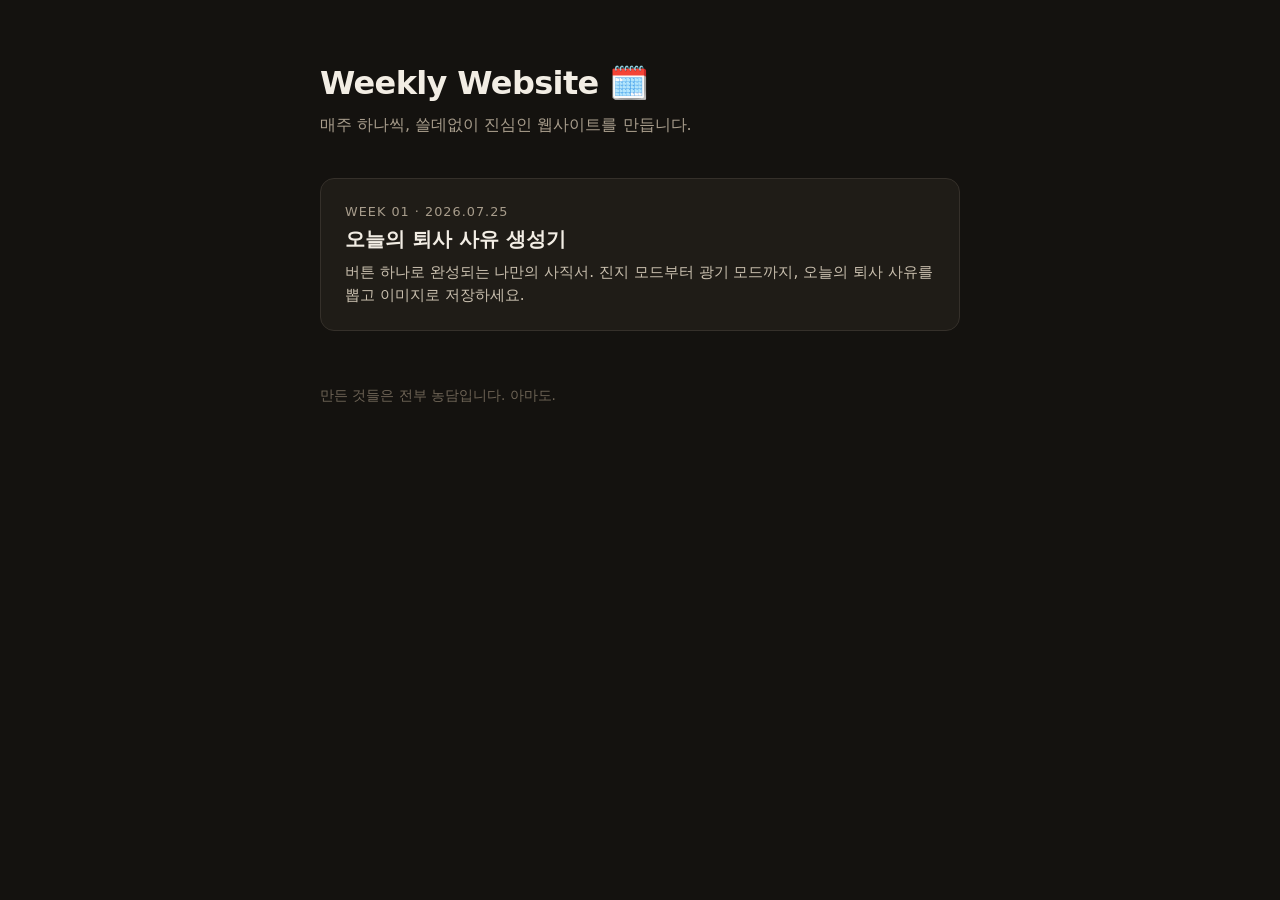
==== index.html @ abd7a3d4 "week 01: 오늘의 퇴사 사유 생성기 - 사직서 문서 UI: 진지/광기 모드, 슬롯 셔플, 성명 도장 - 캔버스 기반 PNG 저장, Web Share API 공유 - 루트 랜딩" ====
<!DOCTYPE html>
<html lang="ko">
<head>
  <meta charset="UTF-8">
  <meta name="viewport" content="width=device-width, initial-scale=1.0">
  <title>Weekly Website</title>
  <meta name="description" content="매주 하나씩 만드는 재미있는 웹사이트 모음">
  <style>
    * { box-sizing: border-box; margin: 0; padding: 0; }
    body {
      min-height: 100vh;
      background: #14120f;
      color: #f2ede4;
      font-family: "Pretendard", "Apple SD Gothic Neo", system-ui, sans-serif;
      display: flex;
      justify-content: center;
      padding: 64px 20px;
    }
    .wrap { width: 100%; max-width: 640px; }
    h1 { font-size: 2rem; letter-spacing: -0.02em; }
    .sub { margin-top: 10px; color: #a89d8c; line-height: 1.6; }
    .list { margin-top: 40px; display: flex; flex-direction: column; gap: 14px; }
    .card {
      display: block;
      text-decoration: none;
      color: inherit;
      background: #1f1c17;
      border: 1px solid #35302a;
      border-radius: 14px;
      padding: 22px 24px;
      transition: transform .12s ease, border-color .12s ease;
    }
    .card:hover { transform: translateY(-2px); border-color: #8a3324; }
    .card .week { font-size: .8rem; color: #a89d8c; letter-spacing: .08em; }
    .card h2 { margin-top: 6px; font-size: 1.25rem; }
    .card p { margin-top: 8px; color: #c9bfae; font-size: .95rem; line-height: 1.55; }
    footer { margin-top: 56px; color: #6e6456; font-size: .85rem; }
  </style>
</head>
<body>
  <main class="wrap">
    <h1>Weekly Website 🗓️</h1>
    <p class="sub">매주 하나씩, 쓸데없이 진심인 웹사이트를 만듭니다.</p>

    <div class="list">
      <a class="card" href="weeks/01-resignation-generator/">
        <span class="week">WEEK 01 · 2026.07.25</span>
        <h2>오늘의 퇴사 사유 생성기</h2>
        <p>버튼 하나로 완성되는 나만의 사직서. 진지 모드부터 광기 모드까지, 오늘의 퇴사 사유를 뽑고 이미지로 저장하세요.</p>
      </a>
    </div>

    <footer>만든 것들은 전부 농담입니다. 아마도.</footer>
  </main>
</body>
</html>
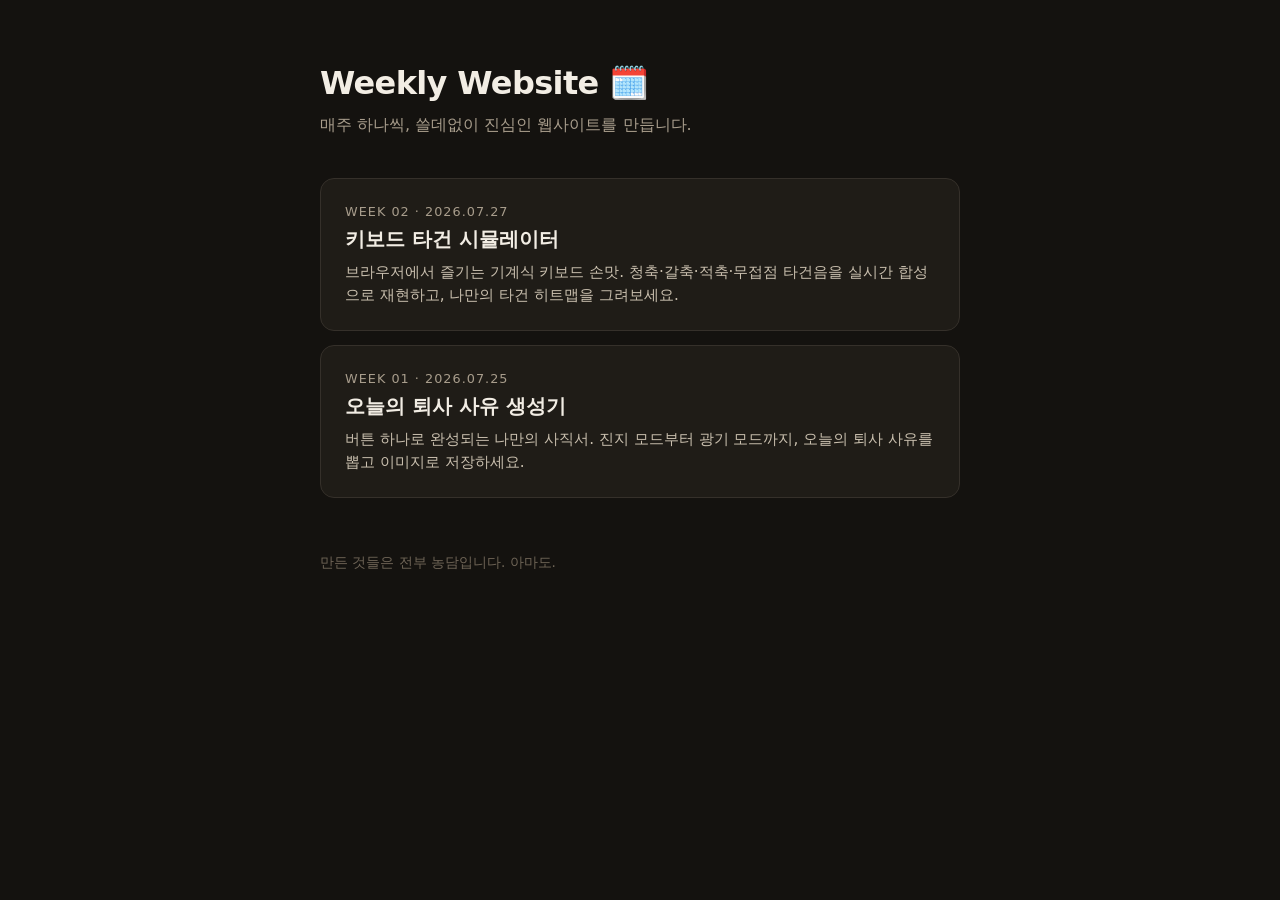
==== commit 2b251d25: "week 02: 키보드 타건 시뮬레이터 - 60% ANSI 가상 키보드, 물리 키보드/마우스/터치 입력 지원 - 청축·갈축·적축·무접점 4개 프로파일을 Web Audio API로 " ====
--- a/index.html
+++ b/index.html
@@ -43,6 +43,11 @@
     <p class="sub">매주 하나씩, 쓸데없이 진심인 웹사이트를 만듭니다.</p>
 
     <div class="list">
+      <a class="card" href="weeks/02-keyboard-simulator/">
+        <span class="week">WEEK 02 · 2026.07.27</span>
+        <h2>키보드 타건 시뮬레이터</h2>
+        <p>브라우저에서 즐기는 기계식 키보드 손맛. 청축·갈축·적축·무접점 타건음을 실시간 합성으로 재현하고, 나만의 타건 히트맵을 그려보세요.</p>
+      </a>
       <a class="card" href="weeks/01-resignation-generator/">
         <span class="week">WEEK 01 · 2026.07.25</span>
         <h2>오늘의 퇴사 사유 생성기</h2>
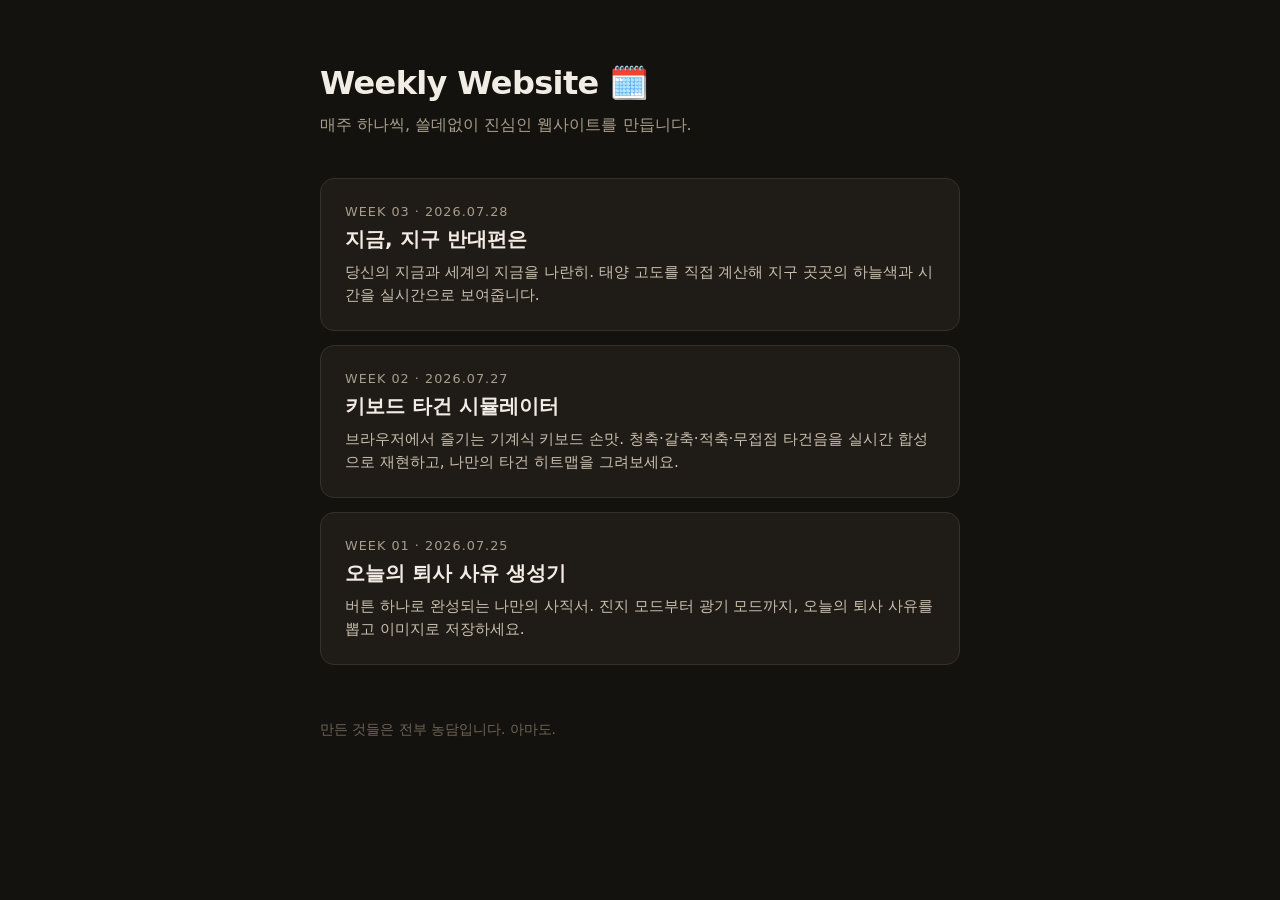
==== commit 7a66eefe: "week 03: 지금, 지구 반대편은 - 세계 22개 도시의 현재 시각과 하늘 상태를 실시간 렌더 (매초 시계, 매분 재분류) - 태양 고도 직접 계산 (NOAA 근사식, 외부 A" ====
--- a/index.html
+++ b/index.html
@@ -43,6 +43,11 @@
     <p class="sub">매주 하나씩, 쓸데없이 진심인 웹사이트를 만듭니다.</p>
 
     <div class="list">
+      <a class="card" href="weeks/03-meanwhile-on-earth/">
+        <span class="week">WEEK 03 · 2026.07.28</span>
+        <h2>지금, 지구 반대편은</h2>
+        <p>당신의 지금과 세계의 지금을 나란히. 태양 고도를 직접 계산해 지구 곳곳의 하늘색과 시간을 실시간으로 보여줍니다.</p>
+      </a>
       <a class="card" href="weeks/02-keyboard-simulator/">
         <span class="week">WEEK 02 · 2026.07.27</span>
         <h2>키보드 타건 시뮬레이터</h2>
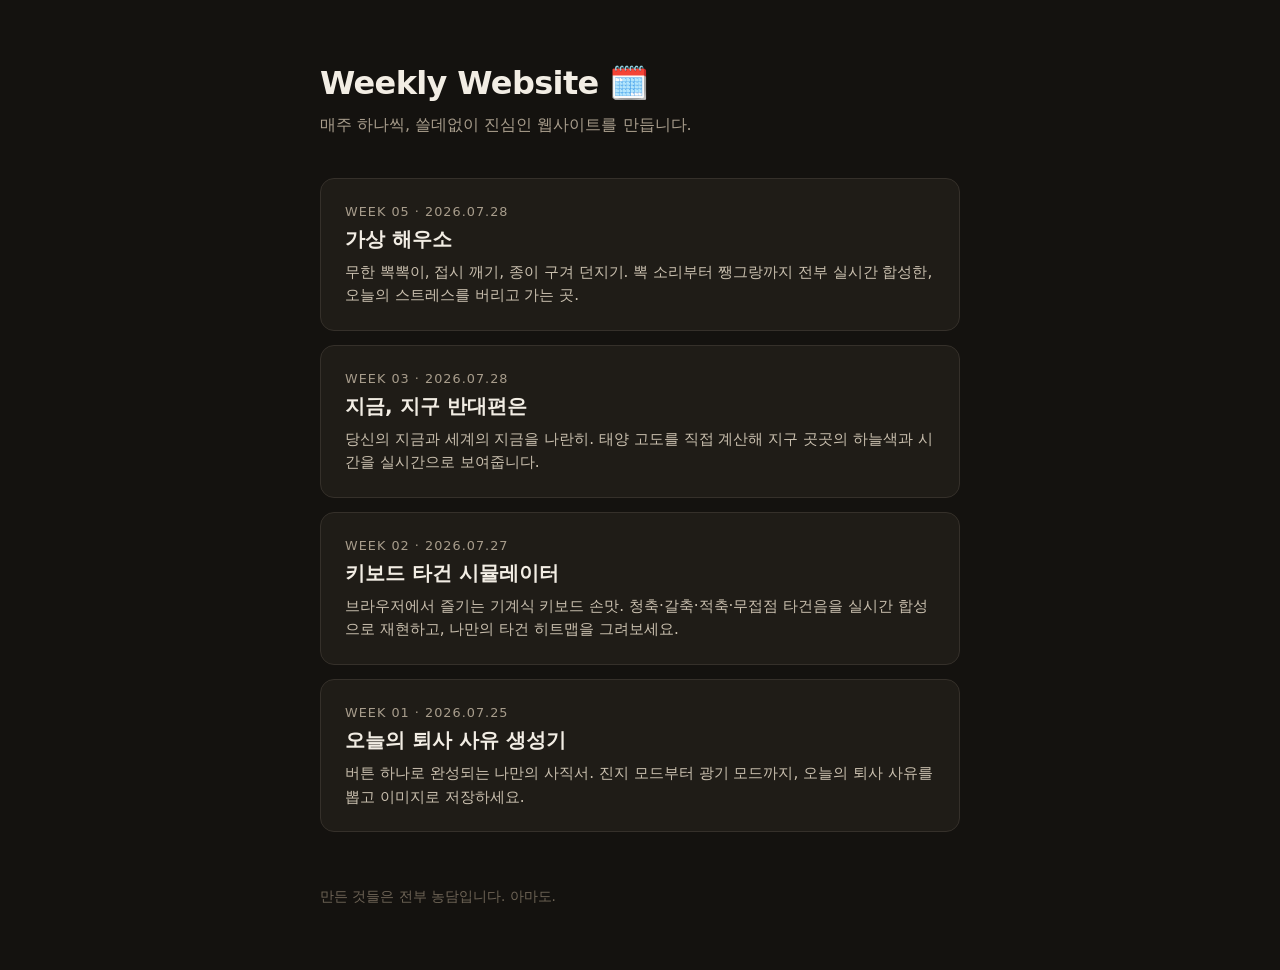
==== commit 33898a90: "week 05: 가상 해우소" ====
--- a/index.html
+++ b/index.html
@@ -43,6 +43,11 @@
     <p class="sub">매주 하나씩, 쓸데없이 진심인 웹사이트를 만듭니다.</p>
 
     <div class="list">
+      <a class="card" href="weeks/05-bubble-wrap/">
+        <span class="week">WEEK 05 · 2026.07.28</span>
+        <h2>가상 해우소</h2>
+        <p>무한 뽁뽁이, 접시 깨기, 종이 구겨 던지기. 뽁 소리부터 쨍그랑까지 전부 실시간 합성한, 오늘의 스트레스를 버리고 가는 곳.</p>
+      </a>
       <a class="card" href="weeks/03-meanwhile-on-earth/">
         <span class="week">WEEK 03 · 2026.07.28</span>
         <h2>지금, 지구 반대편은</h2>
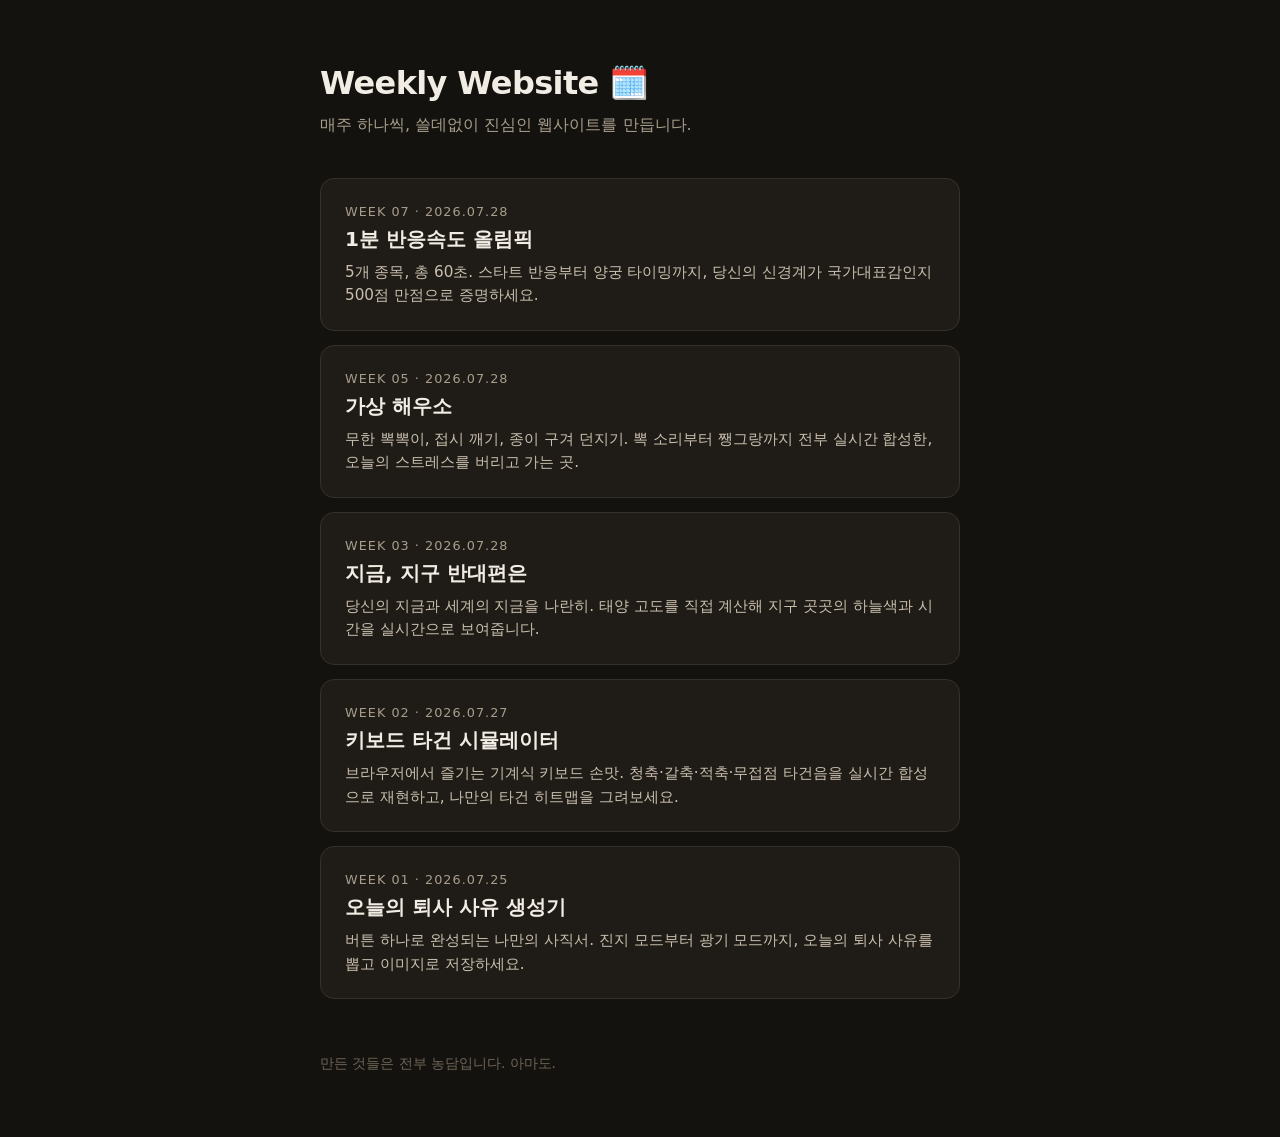
==== commit e26b0a68: "week 07: 1분 반응속도 올림픽" ====
--- a/index.html
+++ b/index.html
@@ -43,6 +43,11 @@
     <p class="sub">매주 하나씩, 쓸데없이 진심인 웹사이트를 만듭니다.</p>
 
     <div class="list">
+      <a class="card" href="weeks/07-reaction-olympics/">
+        <span class="week">WEEK 07 · 2026.07.28</span>
+        <h2>1분 반응속도 올림픽</h2>
+        <p>5개 종목, 총 60초. 스타트 반응부터 양궁 타이밍까지, 당신의 신경계가 국가대표감인지 500점 만점으로 증명하세요.</p>
+      </a>
       <a class="card" href="weeks/05-bubble-wrap/">
         <span class="week">WEEK 05 · 2026.07.28</span>
         <h2>가상 해우소</h2>
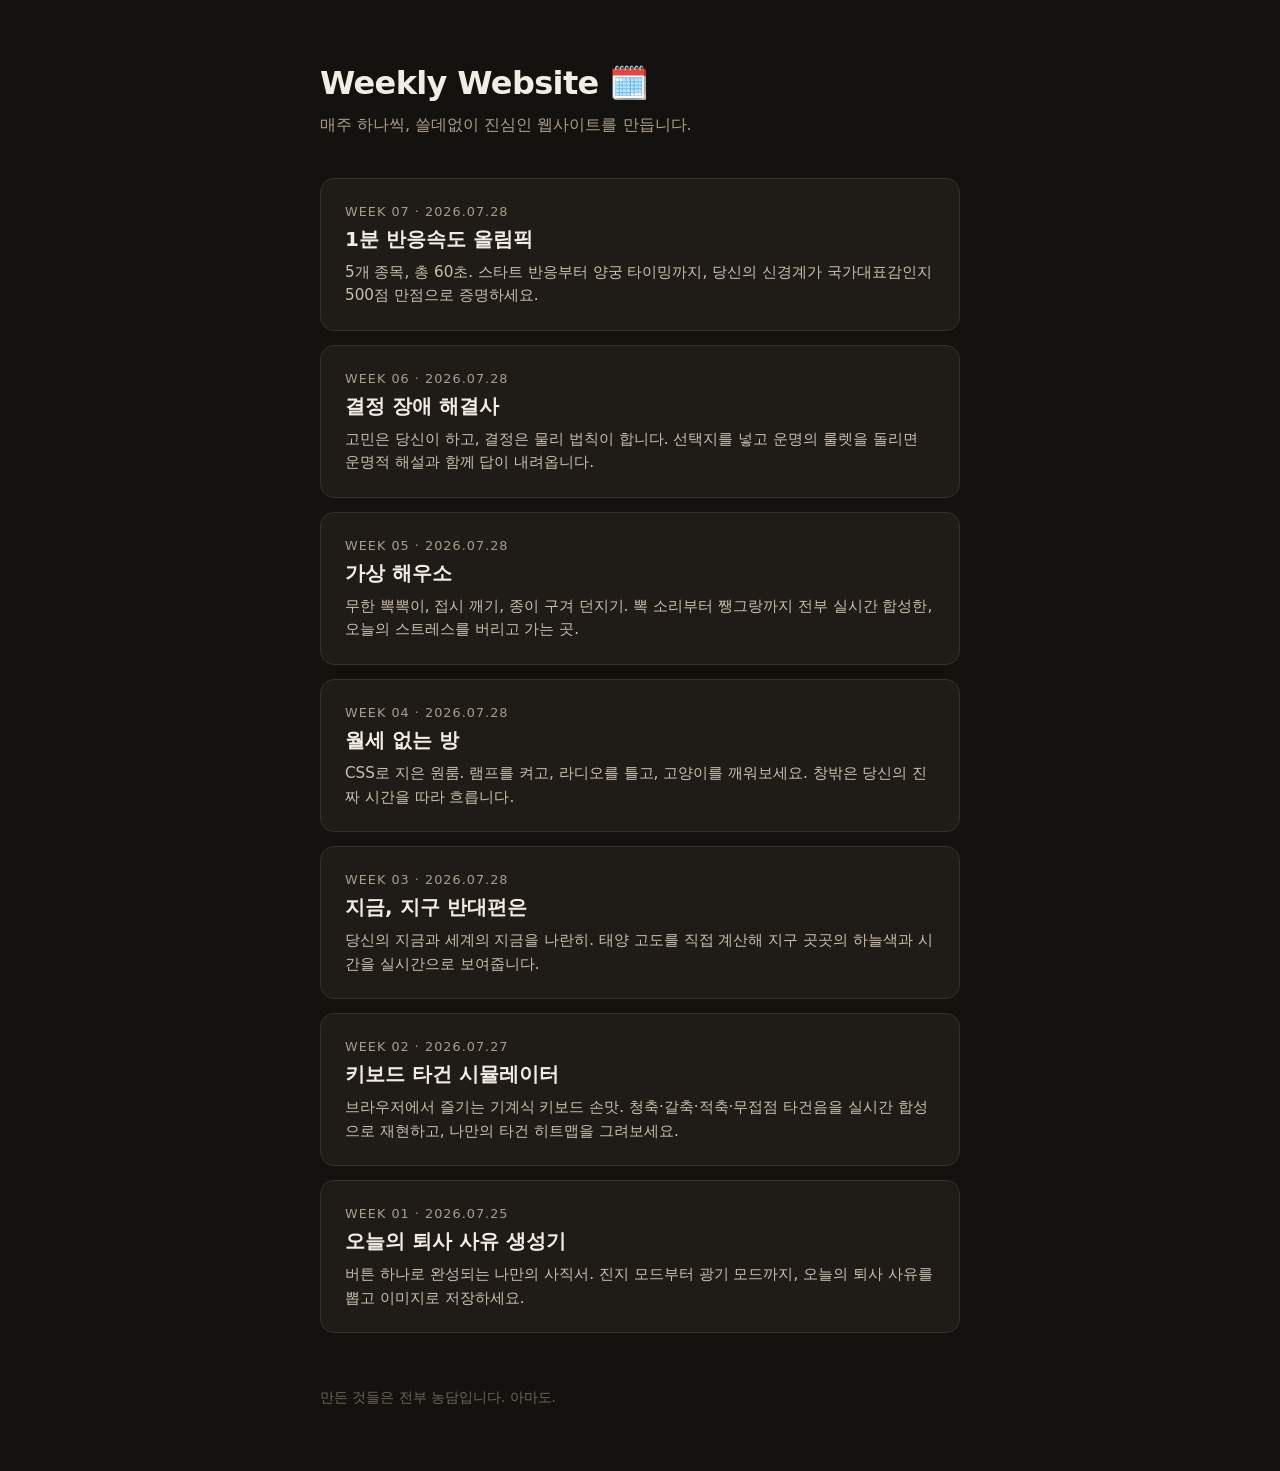
==== commit 4815c8bc: "week 04: 월세 없는 방" ====
--- a/index.html
+++ b/index.html
@@ -48,10 +48,20 @@
         <h2>1분 반응속도 올림픽</h2>
         <p>5개 종목, 총 60초. 스타트 반응부터 양궁 타이밍까지, 당신의 신경계가 국가대표감인지 500점 만점으로 증명하세요.</p>
       </a>
+      <a class="card" href="weeks/06-decision-roulette/">
+        <span class="week">WEEK 06 · 2026.07.28</span>
+        <h2>결정 장애 해결사</h2>
+        <p>고민은 당신이 하고, 결정은 물리 법칙이 합니다. 선택지를 넣고 운명의 룰렛을 돌리면 운명적 해설과 함께 답이 내려옵니다.</p>
+      </a>
       <a class="card" href="weeks/05-bubble-wrap/">
         <span class="week">WEEK 05 · 2026.07.28</span>
         <h2>가상 해우소</h2>
         <p>무한 뽁뽁이, 접시 깨기, 종이 구겨 던지기. 뽁 소리부터 쨍그랑까지 전부 실시간 합성한, 오늘의 스트레스를 버리고 가는 곳.</p>
+      </a>
+      <a class="card" href="weeks/04-rent-free-room/">
+        <span class="week">WEEK 04 · 2026.07.28</span>
+        <h2>월세 없는 방</h2>
+        <p>CSS로 지은 원룸. 램프를 켜고, 라디오를 틀고, 고양이를 깨워보세요. 창밖은 당신의 진짜 시간을 따라 흐릅니다.</p>
       </a>
       <a class="card" href="weeks/03-meanwhile-on-earth/">
         <span class="week">WEEK 03 · 2026.07.28</span>
